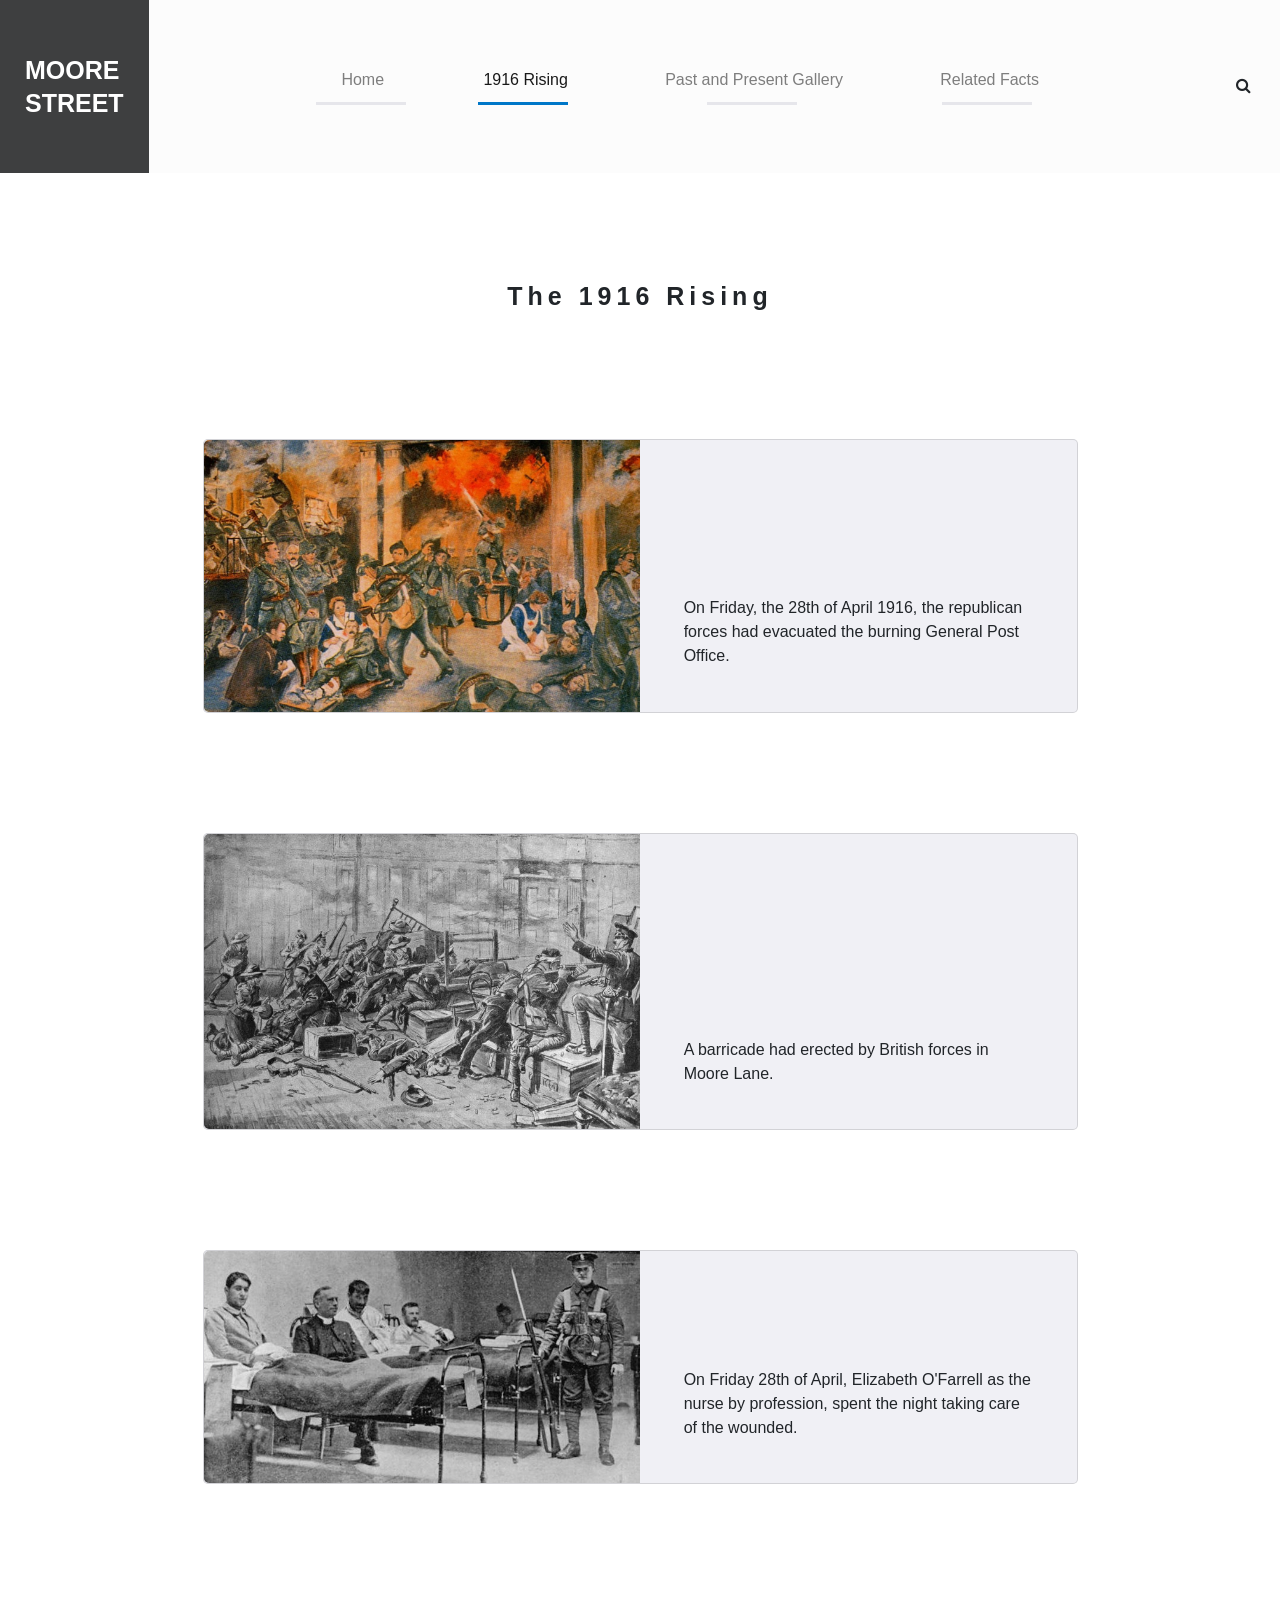
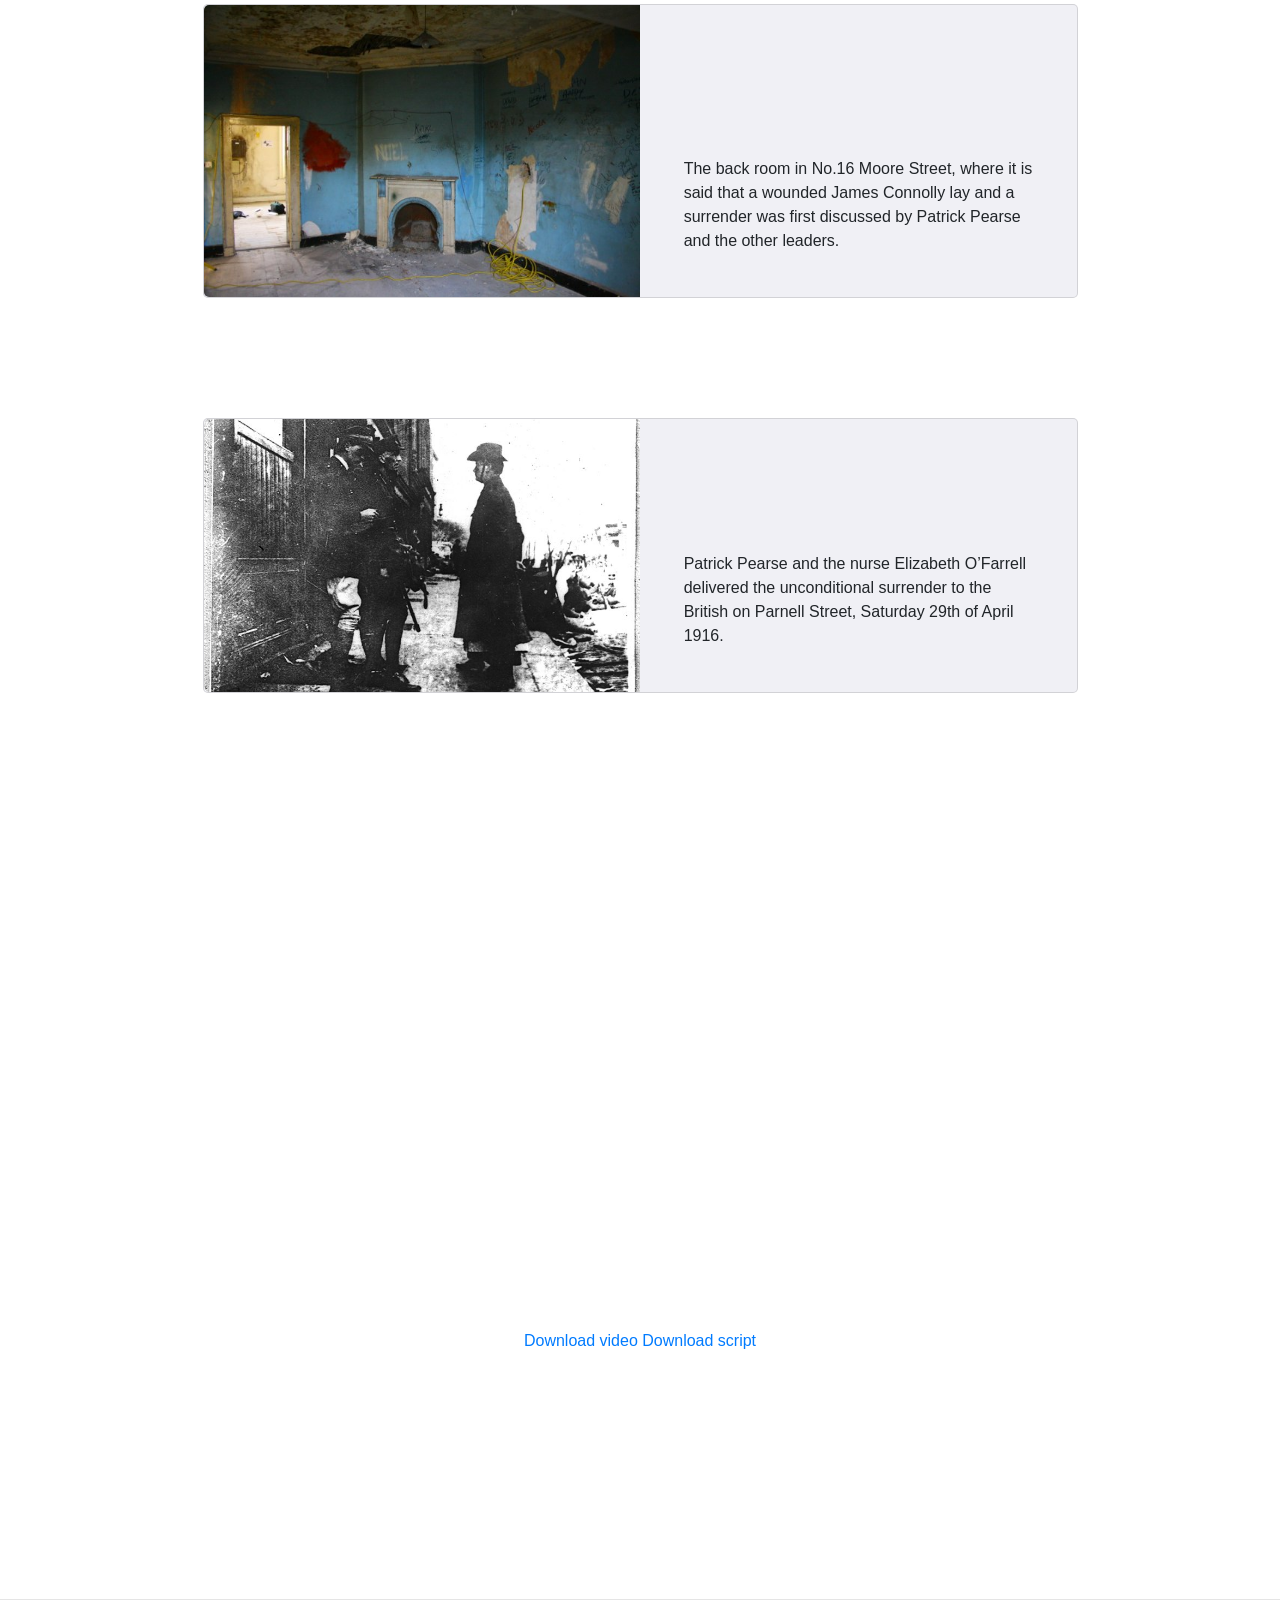
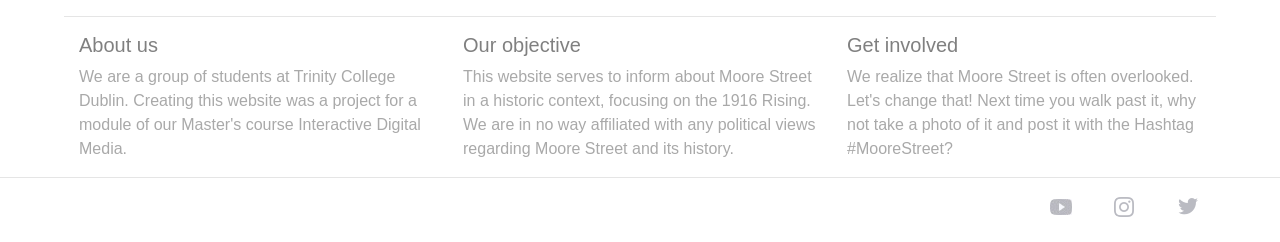
==== 1916 Rising.html @ 0da32c36 "feat: initial commit add files via upload" ====
<!DOCTYPE html>
<html lang="en">
<head>
    <meta charset="UTF-8">
    <meta name="description" content="1916 Easter Rising Events at Moore Street">
    <meta name="keywords" content="1916 Rising, 1916 Easter Rising, Irish history, Moore Street, Dublin, Ireland">
    <meta name="viewport" content="width=device-width, initial-scale=1, shrink-to-fit=no">
    <title>Moore Street, The story of 1916 Rising</title>
    <link rel="stylesheet"
          type="text/css"
          href="desktop.css">


    <link rel="stylesheet" href="https://stackpath.bootstrapcdn.com/bootstrap/4.4.1/css/bootstrap.min.css" integrity="sha384-Vkoo8x4CGsO3+Hhxv8T/Q5PaXtkKtu6ug5TOeNV6gBiFeWPGFN9MuhOf23Q9Ifjh" crossorigin="anonymous">
    <link rel="stylesheet" href="https://cdnjs.cloudflare.com/ajax/libs/font-awesome/4.7.0/css/font-awesome.min.css">
    <!--Icon library -->
    <link rel="stylesheet" href="https://cdnjs.cloudflare.com/ajax/libs/font-awesome/4.7.0/css/font-awesome.min.css">


    <script src="https://ajax.googleapis.com/ajax/libs/jquery/3.1.1/jquery.min.js"></script>
    <script src="https://maxcdn.bootstrapcdn.com/bootstrap/3.3.7/js/bootstrap.min.js"></script>


</head>


<body id="Rising">

<!--/*START NAVIGATION BAR*/-->
<nav class="navbar fixed-top navbar-expand-lg  navbar-light">

    <button class="navbar-toggler" type="button" data-toggle="collapse" data-target="#navbarSupportedContent" aria-controls="navbarSupportedContent" aria-expanded="false" aria-label="Toggle navigation">
        <span class="navbar-toggler-icon"></span>
    </button>
    <a class="navbar-brand" href="home.html"><span class="logo1">MOORE </span><span class="logo2">STREET</span> </a>

    <div class="navbar-collapse collapse w-100 justify-content-center" id="navbarSupportedContent">


        <ul class="navbar-nav mx-auto" >
            <li class="nav-item  px-3 ml-1" >
                <a class="nav-link " href="home.html"><i class="fa fa-fw fa-home"></i> Home <span style="visibility: hidden"> "  "</span></a>
            </li>
            <li class="nav-item  px-3 ml-1" >
                <a class="nav-link active " href="1916%20Rising.html"> <i class="fa fa-fw fa-file"></i> 1916 Rising <span style="visibility: hidden"> "  "</span></a>
            </li>
            <li class="nav-item px-3 ml-1" >
                <a class="nav-link" href="gallery.html"><i class="fa fa-fw fa-camera"></i> Past and Present Gallery <span style="visibility: hidden"> "  "</span></a>
            </li>

            <li class="nav-item px-3 ml-1" >
                <a class="nav-link" href="facts.html"><i class="fa fa-fw fa-file"></i> Related Facts<span style="visibility: hidden"> "  "</span> </a>
            </li>
        </ul>
        <div class="hidden-xs navbar-form navbar-right">
            <a href="#search" class="search-form-tigger btn "  data-toggle="search-form"><i class="fa fa-search" aria-hidden="true"></i></a>
        </div>
    </div>


</nav>

<div  class="search-form-wrapper">
    <script async src="https://cse.google.com/cse.js?cx=007301738114608626480:zthpqaqmogz"></script>
    <div class="gcse-search">
    <form class="search-form">
        <div class="input-group">
            <input type="text" name="search" class="search form-control" placeholder="Search">
            <span class="btn btn-primary"><i class="fa fa-search" aria-hidden="true"></i>
         </span>
            <span class=" btn btn-primary search-close" ><i class="fa fa-window-close" aria-hidden="true"></i>
         </span>

        </div>
    </form>
    </div>
</div>
<!--/*END NAVIGATION BAR*/-->

<!-- body contents -->

<section class="white-wrapper">
    <div class="section-inner">
        <div class="container">
            <div class="row mb60 text-center">
                <div class="col-sm-12 ">
                    <!--h3 class="section-title">Essential Facts about the Rising</h3-->
                    <h2 class="section-title">The 1916 Rising</h2>
                </div>
            </div>
        </div>


<div class="container-fluid margin1916">
    <div class="card">
        <div class="card-body rounded no-margin">
            <div class="row no-margin">
                <div class="col-sm-12 col-md-12 col-lg-6 no-margin align-self-center" >
                    <img src="images/1916rising-2.jpeg" class="img-fluid" alt="Responsive image2">
                </div>
                <div class="col-sm-12 col-md-12 col-lg-6 no-margin align-self-end">
                    <p>On Friday, the 28th of April 1916, the republican forces had
                        evacuated the burning General Post Office.</p>
                </div>
            </div>
        </div>
    </div>
    <br/><br/><br/><br/><br/>
    <div class="card" >
        <div class="card-body rounded no-margin">
            <div class="row no-margin">
                <div class="col-sm-12 col-md-12 col-lg-6 no-margin align-self-center" >
                    <img src="images/1916rising-3.jpeg" class="img-fluid" alt="Responsive image3">
                </div>
                <div class="col-sm-12 col-md-12 col-lg-6 no-margin align-self-end">
                    <p>A barricade had erected by British
                        forces in Moore Lane.</p>
                </div>
            </div>
        </div>
    </div>
    <br/><br/><br/><br/><br/>
    <div class="card" >
        <div class="card-body rounded no-margin">
            <div class="row no-margin">
                <div class="col-sm-12 col-md-12 col-lg-6 no-margin align-self-center" >
                    <img src="images/1916rising-4.jpeg" class="img-fluid" alt="Responsive image4">
                </div>
                <div class="col-sm-12 col-md-12 col-lg-6 no-margin align-self-end">
                    <p>On Friday 28th of April, Elizabeth O'Farrell as the nurse
                        by profession, spent the night taking care of the wounded.</p>
                </div>
            </div>
        </div>
    </div>
    <br/><br/><br/><br/><br/>
    <div class="card" >
        <div class="card-body rounded no-margin">
            <div class="row no-margin">
                <div class="col-sm-12 col-md-12 col-lg-6 no-margin align-self-center" >
                    <img src="images/1916rising-5.jpeg" class="img-fluid" alt="Responsive image5">
                </div>
                <div class="col-sm-12 col-md-12 col-lg-6 no-margin align-self-end">
                    <p>The back room in No.16 Moore Street, where it is said
                        that a wounded James Connolly lay and a surrender was first discussed by Patrick Pearse and the other leaders.</p>
                </div>
            </div>
        </div>
    </div>
    <br/><br/><br/><br/><br/>
    <div class="card" >
        <div class="card-body rounded no-margin">
            <div class="row no-margin">
                <div class="col-sm-12 col-md-12 col-lg-6 no-margin align-self-center" >
                    <img src="images/1916rising-1.jpeg" class="img-fluid" alt="Responsive image1">
                </div>
                <div class="col-sm-12 col-md-12 col-lg-6 no-margin align-self-end">
                    <p>Patrick Pearse and the nurse Elizabeth O’Farrell delivered the unconditional
                        surrender to the British on Parnell Street, Saturday 29th of April 1916.</p>
                </div>
            </div>
        </div>
    </div>
    <br/><br/><br/><br/><br/>
    <div class="embed-responsive embed-responsive-16by9">
        <iframe class="embed-responsive-item" src="https://www.youtube.com/embed/SCQMvkv53eY"></iframe>
    </div>
    <br/>
    <div class="downloads">
        <a href="https://drive.google.com/file/d/1NzXueyQ0YP2NsoCPQParSFlkwrVKwZFG/view?usp=sharing">Download video</a>
        <a href="downloads/1916rising-script.pdf" download>Download script</a>
    </div>
</div>
<br/><br/><br/><br/><br/>
    </div>
</section>
<!-- Footer -->

        <hr class="w-100">
        <footer>
            <hr class="w-100">
            <div class="container">
                <div class="row">
                    <div class="col-md-12">
                        <div class="row">
                            <div class="accordion d-lg-flex w-100" id="accordion">
                                <div class="col-lg-4 col-md-12">
                                    <div class="footerLinks">
                                        <a href="#one"
                                           class="h6 p-0 d-block d-lg-none d-xl-none"
                                           data-toggle="collapse">
                                            About us
                                        </a>
                                    </div>
                                    <div class="h5 d-none d-lg-block d-xl-block">
                                        About us
                                    </div>
                                    <div class="collapse d-lg-flex" id="one" data-parent="#accordion">
                                        We are a group of students at Trinity College Dublin.
                                        Creating this website was a project for a module of our
                                        Master's course Interactive Digital Media.
                                    </div>
                                </div>

                                <hr class="w-100 clearfix d-lg-none">
                                <div class="col-lg-4 col-md-12">

                                    <a href="#two"
                                       class="h6 p-0 d-block d-lg-none d-xl-none"
                                       data-toggle="collapse">
                                        Our objective
                                    </a>
                                    <div class="h5 d-none d-lg-block d-xl-block">
                                        Our objective
                                    </div>
                                    <div class="collapse d-lg-flex" id="two" data-parent="#accordion">
                                        <div class="footerText">  This website serves to inform about Moore Street in a historic context, focusing on the 1916 Rising.
                                            We are in no way affiliated with any political views regarding Moore Street and its history.</div>
                                    </div>
                                </div>
                                <hr class="w-100 clearfix d-lg-none">
                                <div class="col-lg-4 col-md-12">

                                    <a href="#three"
                                       class="h6 p-0 d-block d-lg-none d-xl-none"
                                       data-toggle="collapse">
                                        Get involved
                                    </a>
                                    <div class=" h5 d-none d-lg-block d-xl-block">
                                        Get involved
                                    </div>
                                    <div class="collapse d-lg-flex" id="three" data-parent="#accordion">
                                        <div class="footerText">  We realize that Moore Street is often overlooked. Let's change that! Next time you walk past it, why not take a photo of it and post it with the Hashtag #MooreStreet?
                                        </div>
                                    </div>
                                </div>
                                <hr class="w-100 clearfix d-lg-none">
                            </div>

                            <hr>

                        </div>
                    </div>
                </div>
            </div>
        </footer>
        <hr class="w-100">

        <!--div class="jumbotron"-->
        <div id="socialMedia">
            <ul class="list-unstyled d-flex w-100 justify-content-between">

                <li>   <a href="https://www.youtube.com/playlist?list=PLRNLpfqpPUAJymlAm2breRc2xFxpNti9I"><img src="images/youtube.jpeg" alt="Youtube icon"></a>  </li>
                <li>  <a href="https://www.instagram.com/explore/tags/moorestreet/?hl=en"><img src="images/Instagram.png" alt="Instagram icon"></a></li>
                <li>   <a href="https://twitter.com/search?q=%23moorestreet&src=typed_query"><img src="images/Twitter.png" alt="Twitter icon"></a></li>

            </ul>
            <br>
            <br>
        </div>




<!-- Footer -->
<!-- Optional JavaScript -->
<!-- jQuery first, then Popper.js, then Bootstrap JS -->
<script src="https://code.jquery.com/jquery-3.4.1.slim.min.js" integrity="sha384-J6qa4849blE2+poT4WnyKhv5vZF5SrPo0iEjwBvKU7imGFAV0wwj1yYfoRSJoZ+n" crossorigin="anonymous"></script>
<script src="https://cdn.jsdelivr.net/npm/popper.js@1.16.0/dist/umd/popper.min.js" integrity="sha384-Q6E9RHvbIyZFJoft+2mJbHaEWldlvI9IOYy5n3zV9zzTtmI3UksdQRVvoxMfooAo" crossorigin="anonymous"></script>
<script src="https://stackpath.bootstrapcdn.com/bootstrap/4.4.1/js/bootstrap.min.js" integrity="sha384-wfSDF2E50Y2D1uUdj0O3uMBJnjuUD4Ih7YwaYd1iqfktj0Uod8GCExl3Og8ifwB6" crossorigin="anonymous"></script>

<script src="test.js"></script>

</body>
</html>
---- desktop.css ----
HEAD,
* {box-sizing: border-box;}
/*START NAVIGATION AND HOMEPAGE*/
body {
    margin: 0;
    padding-left:0;
    font-family: Tahoma, Geneva, sans-serif !important;
}

/*The image on the homepage*/
.home-photo{
    max-width: 100%;
    height: auto;}


.box-blue{
    background: #0077C8;
    border: 1px solid;
    border-color: #979797;
}
.box-white{
    background: #FFFDFD;
}

.box-orange{
    background: #EF7C4D;
    border: 1px solid;
    border-color:#979797;
}

.box-white-2{
    background: #FFFDFD;
    border: 1px solid;
    border-color:#979797;
}

.box-green{
    background: #44A45F;
    border: 1px solid;
    border-color:#979797;
}

.box{
    height:25%;
}
#homepage{
    margin-bottom: 100px;
}

/*hidden search box in the navigation bar*/
.hide
{
    opacity: 0;
    max-height: 0;
}

#trigger {
    position: absolute;
    left: -999em;
}

.container{
    max-width: 100% !important;
}


#container input[type="checkbox"]:checked + div
    /*#container input[type="checkbox"]:checked */
{
    max-height: 99em;
    opacity: 1;
    height: auto;
    overflow: hidden;
}
/***********************************************/
/**************** toggle search bar ******************/
.search-form-wrapper {
    display: none;
    position: fixed !important;
    left: 0;
    right: 0;
    padding: 10px 10px;
    background:  right center no-repeat #979797;
    z-index: 1031;

}
.search-form-wrapper.open {
    display: block;

}
/**************************************************/

/** pseudo elements are used to underline the links for the desktop size screens**/
@media all and (min-width: 992px) {
    .nav-link.active:after{
        content: ""; /* This is necessary for the pseudo element to work. */
        display: block; /* This will put the pseudo element on its own line. */
        margin: 0 auto; /* This will center the border. */
        width: 90px; /* Change this to whatever width you want. */
        padding-top: 10px; /* This creates some space between the element and the border. */
        border-bottom: 3px solid #0077C8; /* This creates the border. Replace black with whatever color you want. */
    }

    .nav-link:after{
        content: ""; /* This is necessary for the pseudo element to work. */
        display: block; /* This will put the pseudo element on its own line. */
        margin: 0 auto; /* This will center the border. */
        width: 90px; /* Change this to whatever width you want. */
        padding-top: 10px; /* This creates some space between the element and the border. */
        border-bottom: 3px solid #E6E6EB; /* This creates the border. Replace black with whatever color you want. */
    }


    .nav-link:hover:after {
        content: ""; /* This is necessary for the pseudo element to work. */
        display: block; /* This will put the pseudo element on its own line. */
        margin: 0 auto; /* This will center the border. */
        width: 90px; /* Change this to whatever width you want. */
        padding-top: 10px; /* This creates some space between the element and the border. */
        border-bottom: 3px solid #0077C8; /* This creates the border. Replace black with whatever color you want. */
    }

    /*logo for the desktop with navbar*/
    .navbar> .navbar-brand{

        margin:auto 0;
        background-color: #3e3f40;

        padding-right: 25px;
        padding-left: 25px;
        padding-bottom: 50px;
        font-weight: bold;
        font-size: 25px;

    }

    .navbar>.navbar-light{
        color: rgba(0, 0, 0, 0.9);

    }

    .logo1 {
        padding-top: 50px;
        display: block;
        color: white;
        line-height: 30px;

    }

    .logo1:before {
        content: attr(data-text);
        /*color: white;*/
        background: black;
        padding: 0;
        line-height: 0;

    }

    .logo2{
        color:white;
        padding-bottom: 50px;


    }

    .search-form-wrapper {
        margin-top: 0px;
    }
    /*** remove the padding and margin from the logo in the navbar*/
    .navbar {
        padding-left: 0 !important;
        margin-left:0 !important;
        margin-top:0px !important;
        padding-top:0 !important;
        margin-bottom:0px !important;
        padding-bottom: 0 !important;
    }

    #homepage h2{
        margin-bottom:20% ;
        padding-right: 20%;
        padding-left: 20%;
    }

    #homepage p{
        padding-right: 20%;
        padding-left: 20%;
    }
}



@media all and (min-width: 1340px) {

    .nav-item{
        font-size: 20px;

    }

    .navbar-nav > li{
        margin-left:50px;
        margin-right:50px;
    }

    .navbar> .navbar-brand{

        font-size: 40px;

    }

    body {
        padding-top: 194.6px;
    }
}

/*all mobile devices*/
@media all and (min-width: 320px) and (max-width: 767px){
    #homepage p{
        font-size: 16px;
        padding-right: 5%;
        padding-left: 5%;
    }

    #homepage h2{
        font-size: 25px;
        margin-top:10%;
        margin-bottom:5%;
        padding-right: 5%;
        padding-left: 5%;
    }
    /*the padding in the body sets the content below the fixed navigation bar*/
    body {
        padding-top: 56px;
    }
    /*the margin sets the wrapper below the fixed navigation bar when collapsed*/
    .search-form-wrapper {
        margin-top: 254px ;
    }
}
/*tablet*/
@media all and (min-width: 768px) and (max-width: 991px){
    #homepage p{
        font-size: 16px;
        padding-right: 5%;
        padding-left: 5%;
    }

    #homepage h2{
        margin-top: 5%;
        font-size: 25px;
        margin-bottom:5%;
        padding-right: 5%;
        padding-left: 5%;
    }
    /*the padding in the body sets the content below the fixed navigation bar*/
    body {
        padding-top: 56px;
    }
    /*the margin sets the wrapper below the fixed navigation bar when collapsed*/
    .search-form-wrapper {
        margin-top: 198px ;
    }
}
/*large desktop screens*/
@media all and (min-width: 992px) and (max-width: 1340px){
    #homepage p{
        font-size: 16px;

        padding-right: 10%;
        padding-left: 10%;
    }
    #homepage h2{
        font-size: 25px;
        margin-bottom:10%;
        padding-right: 10%;
        padding-left: 10%;
    }
    body {
        padding-top: 171.4px;
    }
}
@media all and (min-width: 1340px) {
    #homepage p{
        font-size: 16px;
    }
    #homepage h2{
        font-size: 25px;
    }
    body {
        padding-top: 194.6px;
    }
}

@media (min-width: 926px){
    .d-md-block-test {
        display: block !important;
    }
}

@media all and (min-width: 992px){
    .navbar-nav i {
        visibility: hidden;
    }
}



@media all and (max-width: 768px){
    .search-form-wrapper {
        margin-top: 200px !important;
    }
}

.navbar{
    background-color: #FCFCFC;
    margin: 0;
    padding: 0;
    overflow: hidden;

}


/*END NAVIGATION + HOMEPAGE*/


/*START 1916 RISING PAGE*/
.no-margin {
    margin:0 !important;
    padding: 0 !important;
}
.container-fluid{
    margin-top:10%;
}

#Rising h2 {
    font-size: 25px;
}

#Rising .card{
    background-color:#f0f0f5;
    max-width: 70%;
    margin: auto;
}

#Rising .embed-responsive{
    max-width: 70%;margin: auto;
}

#Rising .downloads{
    text-align: center;
}

@media all and (max-width: 1920px) and (min-width: 1061px)  {
    #Rising p{
        margin-left:10%;
        margin-right: 10%;
        font-size: 16px;
        margin-bottom: 10%;
    }
    #Rising .card{
        border-radius: 5px;
    }
    #Rising  img{
        border-top-left-radius: 5px;
        border-bottom-left-radius: 5px;
    }
}

@media all and (max-width: 1060px) and (min-width: 700px) {

    #Rising    p{
        margin-left:10%;
        margin-right: 10%;
        margin-bottom:5%;
        font-size:16px;
    }
    #Rising .card{
        border-radius: 5px;
    }
    #Rising  img{
        border-top-left-radius: 5px;
        border-bottom-left-radius: 5px;
    }
}
@media all and (max-width: 974px) and (min-width: 576px) {

    #Rising    p{
        text-align: center;
        margin-top:6%;
        font-size:16px;
    }
    #Rising  img{
        display: block;
        margin: auto;
        text-align: center;
        width: 100%;
        border-top-left-radius: 5px;
        border-bottom-left-radius: 5px;
    }


}
@media (max-width: 575px) {
    /* CSS goes here */
    #Rising   p{
        text-align: center;
        margin-top:6%;
        font-size:16px;
    }
    #Rising   img{
        border-top-left-radius: 5px;
        border-top-right-radius: 5px;
    }


}
/*END 1916 RISING PAGE*/


 /* START GALLERY PAGE */

/*all mobile devices*/
@media all and (min-width: 320px) and (max-width: 767px){
    #galleryText {
        margin-left: 2%;
        margin-right: 2%;
    }

    #galleryPage p{
        font-size: 16px;
        color: black;
        padding-right: 5%;
    padding-left: 5%;
}

    #galleryPage h2{
        font-size: 25px;
        margin-top:10%;
        margin-bottom:5%;
        padding-right: 5%;
        padding-left: 5%;
    }

    #galleryCarousel img {
        width: 300px;
        height: 300px;
        object-fit: cover;
    }



}


@media all and (min-width: 768px) and (max-width: 991px){
    #galleryText {
        margin-left: 4%;
        margin-right: 4%;
    }

    #galleryCarousel{
        margin-right: 4%;
        margin-left: 4%;
    }

    #galleryPage p{
        font-size: 16px;
        color: black;
        padding-right: 5%;
        padding-left: 5%;
    }

    #galleryPage h2{
        font-size: 25px;
        margin-bottom:5%;
        padding-right: 5%;
        padding-left: 5%;
    }

    #galleryCarousel img {
        width: 300px;
        height: 300px;
        object-fit: cover;
    }


    /*the padding in the body sets the content below the fixed navigation bar*/
   body {
        padding-top: 56px;
    }
    /*the margin sets the wrapper below the fixed navigation bar when collapsed*/
        .search-form-wrapper {
        margin-top: 198px ;
    }
}

/*large desktop screens*/

@media all and (min-width: 992px) and (max-width: 1340px){

    #galleryText {
        margin-left: 8%;
        margin-right: 8%;
    }

    #galleryCarousel{
        margin-right: 8%;
        margin-left: 8%;
    }

    #galleryPage p{
        font-size: 16px;
        color: black;
        padding-right: 10%;
        padding-left: 10%;
    }
    #galleryPage h2{
        font-size: 25px;
        margin-bottom:10%;
        padding-right: 10%;
        padding-left: 10%;
    }

    #galleryCarousel img {
        width: 500px;
        height: 300px;
        object-fit: cover;
    }

    body {
        padding-top: 171.4px;
    }
}
@media all and (min-width: 1340px) {

    #galleryText {
        margin-left: 10%;
        margin-right: 10%;
    }

    #galleryCarousel{
        margin-right: 10%;
        margin-left: 10%;
    }

    #galleryPage p{
        font-size: 16px;
        color: black;
    }
    #galleryPage h2{
        font-size: 25px;
    }

    #galleryCarousel img {
        width: 600px;
        height: 400px;
        object-fit: cover;
    }
    body {
        padding-top: 194.6px;
    }
}




.carousel-control-prev,
.carousel-control-next {
    position: absolute;
    top: 0;
    bottom: 0;
    z-index: 1;
    display: -ms-flexbox;
    display: flex;
    -ms-flex-align: center;
    align-items: center;
    -ms-flex-pack: center;
    justify-content: center;
    width: 15%;
    color: #0077C8;
    text-align: center;
    opacity: 0.6 !important;
    transition: opacity 0.15s ease;
}

.carousel-control-prev:hover, .carousel-control-prev:focus,
.carousel-control-next:hover,
.carousel-control-next:focus {
    color: #0077C8 !important;
    text-decoration: none;
    outline: 0;
    opacity: 1 !important;
}

/*
.carousel-control-prev-icon,
.carousel-control-next-icon {
    display: inline-block;
    color: #0077C8 !important;
    width: 35px !important;
    height: 35px !important;
    background: no-repeat 50% / 100% 100%;
}
*/


.carousel-control-prev-icon,
.carousel-control-next-icon {
    outline: #0077C8;
    /*border-radius: 50%;*/
    border: 7px solid #0077C8;
    /*   display: inline-block; */
    color: #0077C8 !important;
    width: 40px !important;
    height: 40px !important;
    background: no-repeat 50% / 100% 100%;
}


.carousel-indicators li {
    box-sizing: content-box;
    -ms-flex: 0 1 auto;
    flex: 0 1 auto;
    width: 30px;
    height: 5px !important;
    margin-right: 3px;
    margin-left: 3px;
    text-indent: -999px;
    cursor: pointer;
    background-color: #0077C8 !important;
    background-clip: padding-box;
    border-top: 10px solid transparent;
    border-bottom: 10px solid transparent;
    opacity: .5;
    transition: opacity 0.6s ease;
}



/*GALLERY ENDS*/

.facts h2  {
    font-size: 25px;

}

.facts p {
    font-size: 16px;
}
/*
.galleryPage h2 {
    text-align: center;
}

.galleryPage h5, h6 {
    color: black;
}


.galleryPage div.transbox {
    margin: 30px;
    background-color: #ffffff;
    opacity: 0.7;
}

.galleryPage div.transbox p {
    margin: 5%;
    font-weight: bold;
    color: #000000;
}

@media all and (min-width: 992px) {
    .galleryPage .jumbotron {
        background: white;
        padding-left: 15%;
        padding-right: 15%;
        word-wrap: break-word;
    }
}

@media all and (max-width: 991px) {
    .galleryPage .jumbotron {
        background: white;
        padding-left: 2%;
        padding-right: 2%;
        word-wrap: break-word;
    }
}

 /*END GALLERY PAGE */

/*FOOTER*/
footer a {
    text-decoration: none;
    color: grey;
}

footer {
    color: darkgrey;
}

.h5 {
    color: grey;
}

footer a:hover {
    text-decoration: none;
    color: #0077C8;
}
footer  img {
    margin-right: 15px;
    margin-top: 20px;

}

footer {
    text-align: left;
    /*padding-left: 15px; */
    /* margin-right: 25px; */
    margin-left: 5%;
    margin-right: 5%;
}


@media all and (min-width: 992px) {
    .jumbotron {
        background: white !important;
        padding-left: 15%;
        padding-right: 15%;
        word-wrap: break-word;
    }

    #socialMedia {
        float: right;
        margin-right: 3%;
        width: 15%;
        display: flex;
        flex-wrap: wrap;
        align-content: center;
    }

    #socialMedia li {
        flex: 1;
        margin-right: 8px;
    }

}

@media all and (max-width: 991px) {
    .jumbotron {
        background: white !important;
        padding-left: 2%;
        padding-right: 2%;
        word-wrap: break-word;
    }

    #socialMedia {
        float: right;
        margin-right: 2.5%;
        width: 25%;
        display: flex;
        flex-wrap: wrap;
        align-content: center;
    }

    #socialMedia li {
        flex: 1;
        margin-right: 8px;
    }

}




/*FOOTER SOCIAL MEDIA BUTTON*/


/*facts start*/

.mb20 {
    margin-bottom: 20px;
}
.mb30 {
    margin-bottom: 30px;
}
.row.nopaddingleftright {
    margin-left: 0 !important;
    margin-right: 0 !important;
}
.smoothie {
    -webkit-transition: all 0.4s ease-in-out;
    -moz-transition: all 0.4s ease-in-out;
    -ms-transition: all 0.4s ease-in-out;
    -o-transition: all 0.4s ease-in-out;
    transition: all 0.4s ease-in-out;
}
a, a:hover {
    color: #F64747;
    -webkit-transition: all 0.3s ease-in-out;
    -moz-transition: all 0.3s ease-in-out;
    -ms-transition: all 0.3s ease-in-out;
    -o-transition: all 0.3s ease-in-out;
    transition: all 0.3s ease-in-out;
}
/* 2 - HOVER EFFECT
/*-----------------------------------------------------------------------------------*/
.hover-effect {
    position: relative;
    overflow: hidden;
}
.hover-effect .img-responsive {
    width: 100%;
    -moz-transform: scale(1.1);
    -webkit-transform: scale(1.1);
    -o-transform: scale(1.1);
    -ms-transform: scale(1.1);
    transform: scale(1.1);
    backface-visibility: hidden;
}
.hover-effect:hover .img-responsive {
    -moz-transform: scale(1);
    -webkit-transform: scale(1);
    -o-transform: scale(1);
    -ms-transform: scale(1);
    transform: scale(1);
    backface-visibility: hidden;
}
.hover-effect .hover-caption, .hover-effect .hover-overlay {
    position: absolute;
    width: calc(100% - 30px);
    height:calc(100% - 30px);
    top: 15px;
    left: 15px;
    opacity: 0;
    padding: 0 20px;
}
.hover-effect .hover-caption {
    top: 15px;
    text-align: left;
    -moz-transform: scale(0.9);
    -webkit-transform: scale(0.9);
    -o-transform: scale(0.8);
    -ms-transform: scale(0.9);
    transform: scale(0.9);
}
.hover-effect:hover .hover-caption {
    opacity: 1;
    z-index: 5;
    width: calc(100% - 30px);
    height:calc(100% - 30px);
    top: 15px;
    left: 15px;
    -moz-transform: scale(1);
    -webkit-transform: scale(1);
    -o-transform: scale(1);
    -ms-transform: scale(1);
    transform: scale(1);
}
.hover-effect .hover-overlay {
    background: -moz-linear-gradient(top, rgba(0,0,0,0) 0%, rgba(0,0,0,0.4) 100%); /* FF3.6-15 */
    background: -webkit-linear-gradient(top, rgba(0,0,0,0) 0%,rgba(0,0,0,0.4) 100%); /* Chrome10-25,Safari5.1-6 */
    background: linear-gradient(to bottom, rgba(0,0,0,0) 0%,rgba(0,0,0,0.4) 100%); /* W3C, IE10+, FF16+, Chrome26+, Opera12+, Safari7+ */
    filter: progid:DXImageTransform.Microsoft.gradient( startColorstr='#00000000', endColorstr='#66000000',GradientType=0 ); /* IE6-9 */
    opacity: 1;
    color: #fff;
}
.hover-effect .hover-caption {
    background-color: rgba(0,0,0,0.6);
    color: #222;
}
.hover-effect .hover-caption.transparent {
    background-color: transparent;
}
.hover-effect .hover-caption, .hover-effect .hover-caption p small {
    color: #fff;
    font-size: 14px;
    letter-spacing: 1px;
}
.hover-effect:hover .hover-overlay {
    opacity: 0;
    top: 100px;
}
.hover-effect h4 {
    letter-spacing: 5px;
    text-align: left;
    font-size: 20px;
    font-weight: 700;
    width: calc(100% - 20px);
}
.vertical-align-bottom {
    bottom: 0px;
    position: absolute;
}
.vertical-align-top {
    position: absolute;
    top: 15px;
}
.item-category-span {
    clear: left;
    background-color: #767676;
    color: #fff;
    padding: 1px 7px 0;
    display: block;
    float: left;
    margin: 10px 0 20px;
    letter-spacing: 2px;
    font-size: 11px;
    font-weight: 300;
    text-transform: uppercase;
    line-height: 19px;
}
.dark-overlay {
    background-color: rgba(0,0,0,0.6);
}
.accent-overlay {
    background-color: rgba(219, 10, 91,0.9);
}
.dark-overlay.green-overlay {
    background-color: rgba(27, 163, 156,0.9);
}
.dark-overlay.half-opacity {
    background-color: rgba(219, 10, 91,0.4);
}
.dark-overlay.fill-right:after {
    content: '';
    display: block;
    background-color: rgba(0,0,0,0.6);
    position: absolute;
    top: 0;
    width: 500%;
    height: 100%;
    left: 100%;
}
.dark-overlay.fill-left:after {
    content: '';
    display: block;
    background-color: rgba(0,0,0,0.6);
    position: absolute;
    top: 0;
    width: 500%;
    height: 100%;
    right: 100%;
}
.dark-overlay.green-overlay.fill-right:after, .dark-overlay.green-overlay.fill-left:after {
    background-color: rgba(27, 163, 156,0.9);
}
.hover-shift .dark-overlay.fill-left {
    position: relative;
    left: 0px;
}
.hover-shift .dark-overlay.fill-right {
    position: relative;
    right: 0px;
}
@media all and (min-width: 1200px) {
    .container {
        width: 1190px;
    }
}
@media all and (min-width: 1400px) {
    .container {
        width: 1400px;
    }
}
@media all and (min-width: 1200px) {
    .container {
        width: 1190px;
    }
}
@media all and (min-width: 1400px) {
    .container {
        width: 1400px;
    }
}
.match-height {
    position: relative;
    min-height: 140px;
}
.white-wrapper {
    background-color: #fff;
}
.section-inner {
    padding-top: 110px;
    padding-bottom: 110px;
}

.section-inner-60 {
    padding-top: 60px;
    padding-bottom: 60px;
}
.section-title {
    margin-bottom: 0;
    margin-top: 0;
    font-size: 28px;
    letter-spacing: 5px;
    font-weight: 700;
}
.section-sub-title {
    /*font-family: 'Reenie Beanie', serif;*/
    font-size: 20px;
    /*text-transform: lowercase;*/
    letter-spacing: 1px;
    opacity: 0.8;
    line-height: 1.5;
}

/*facts end*/
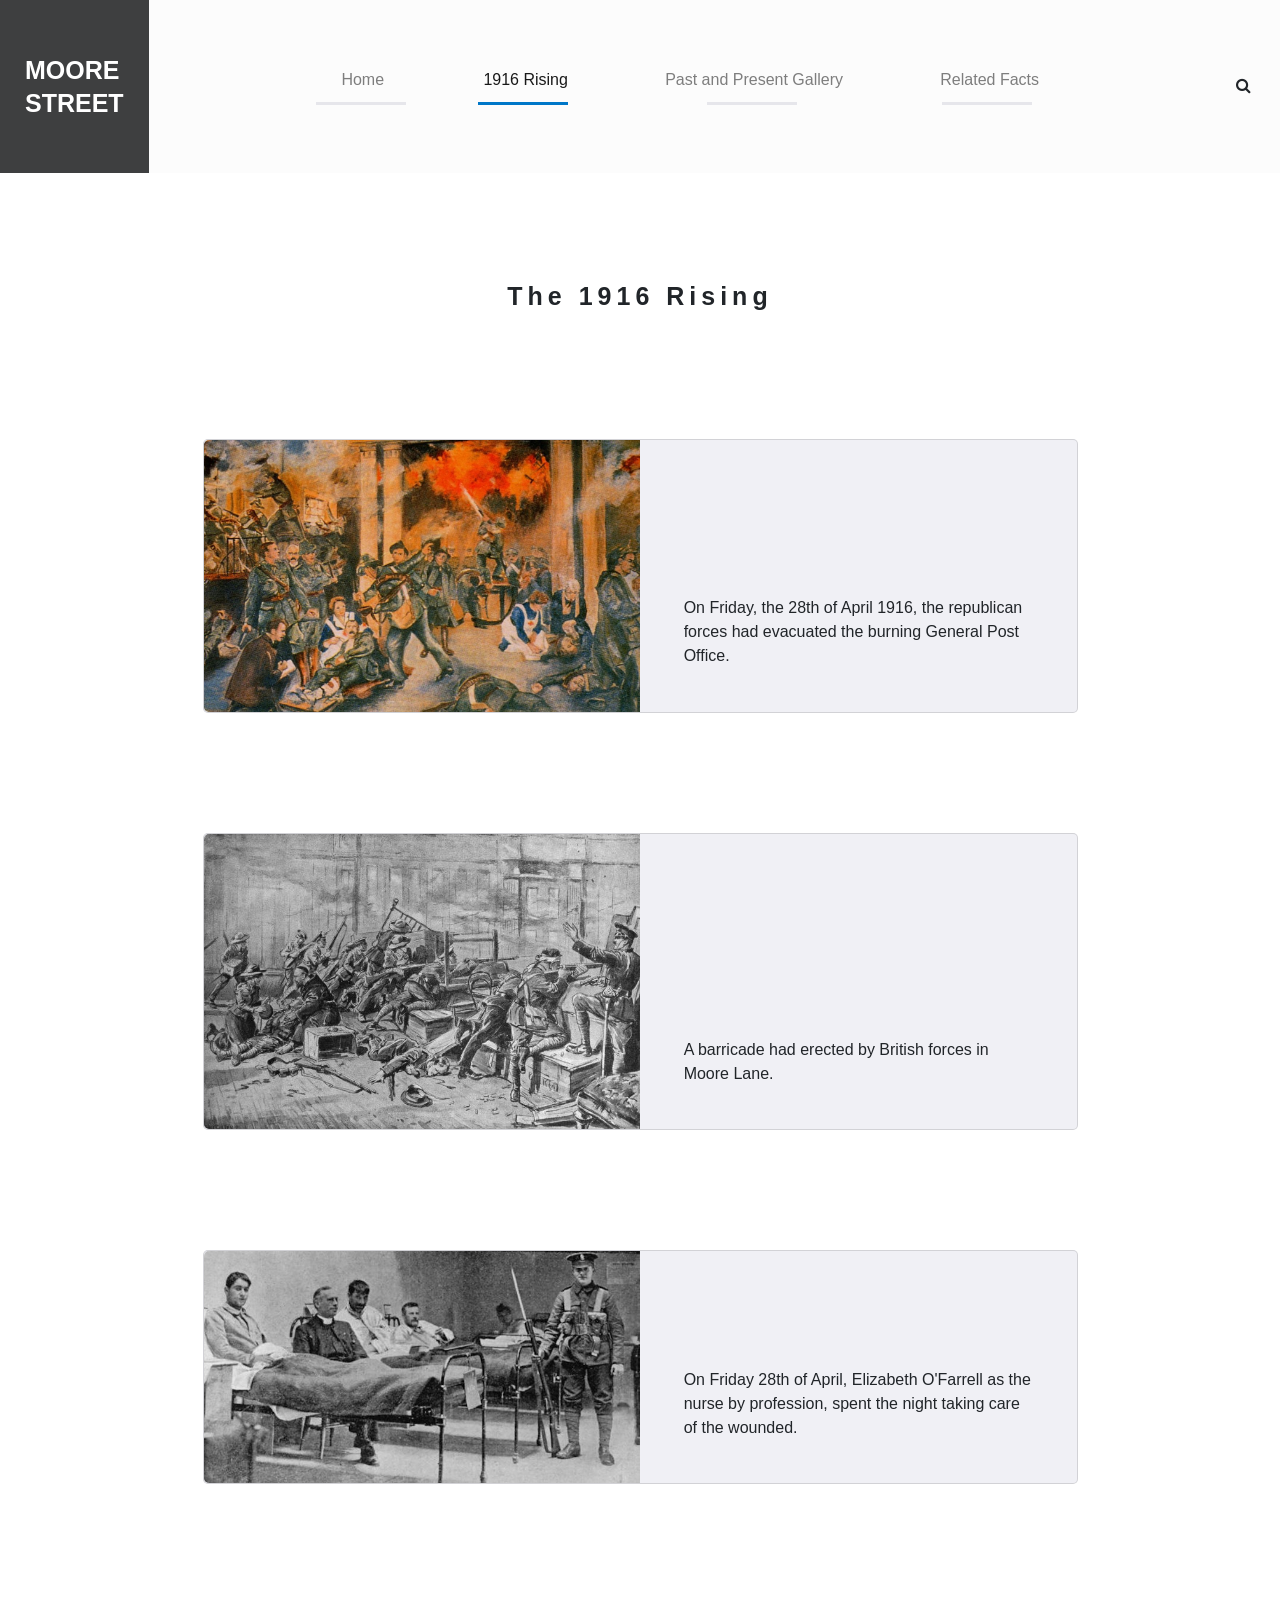
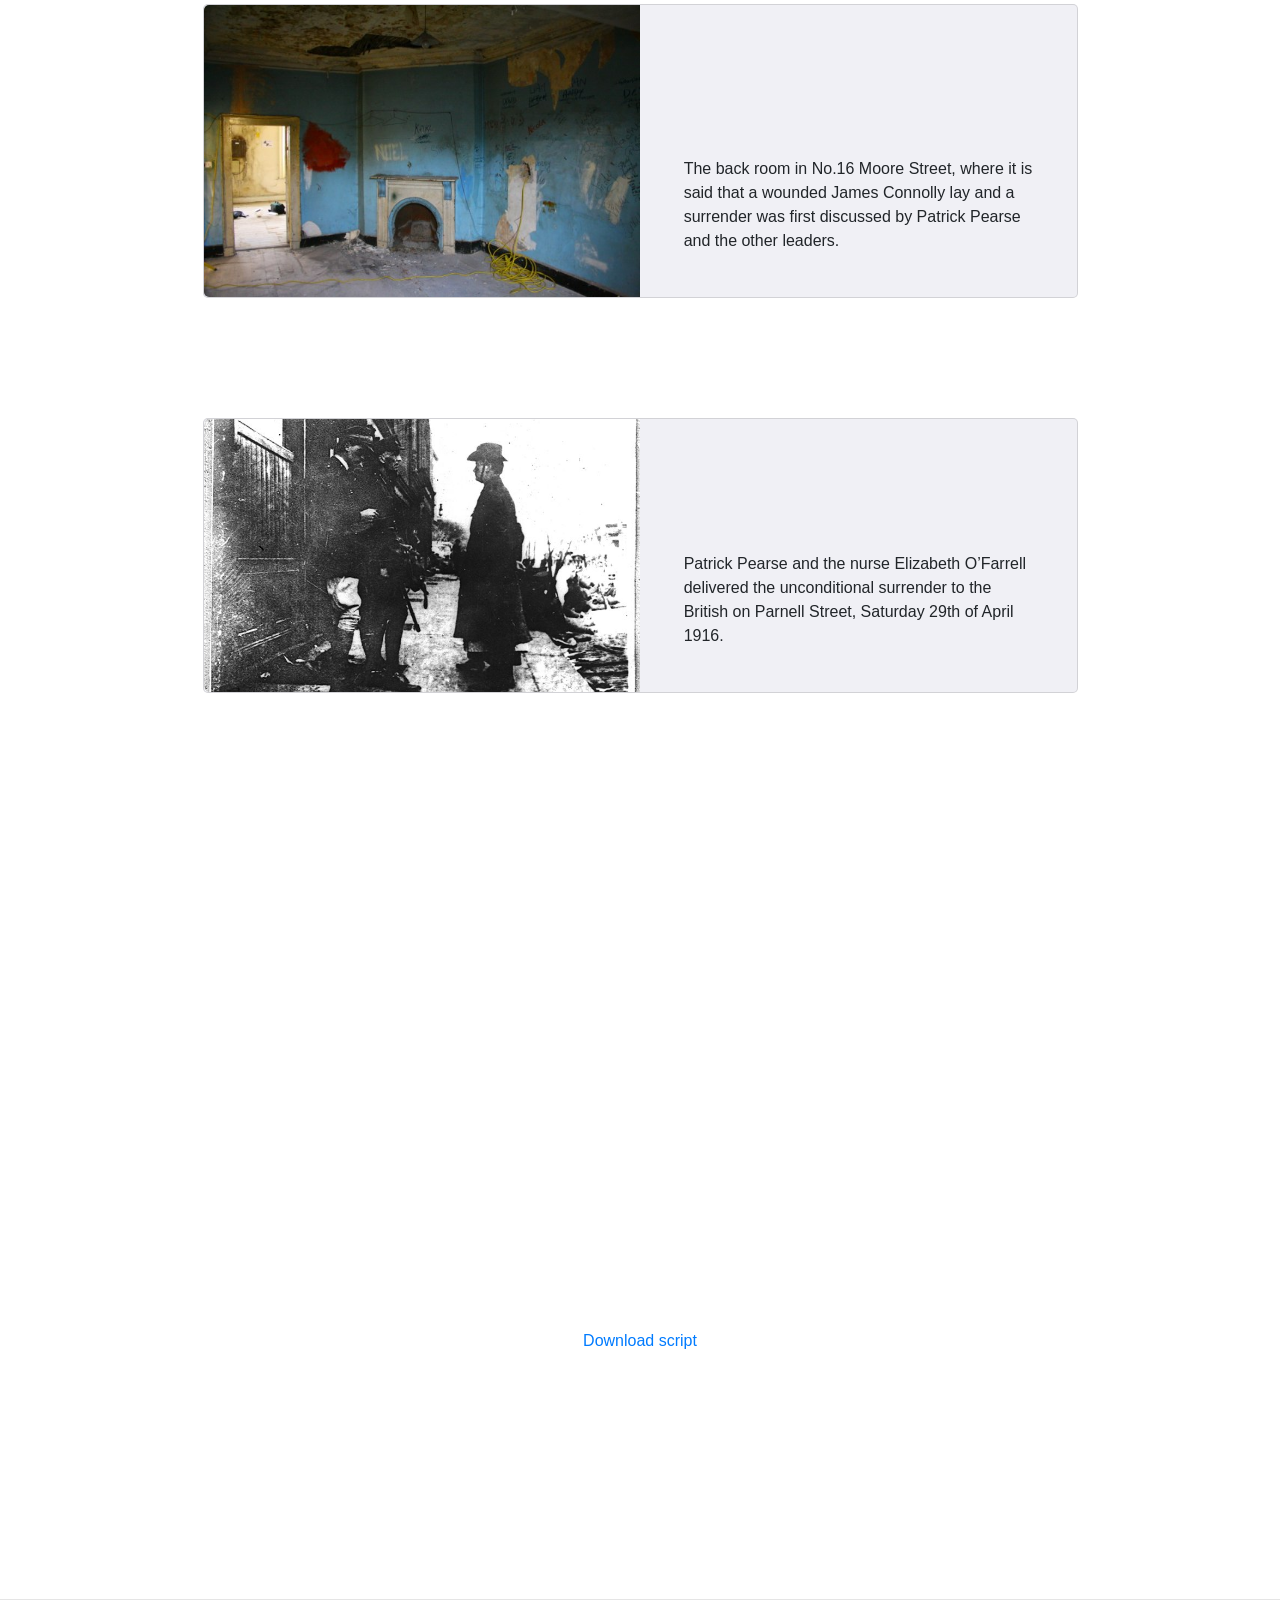
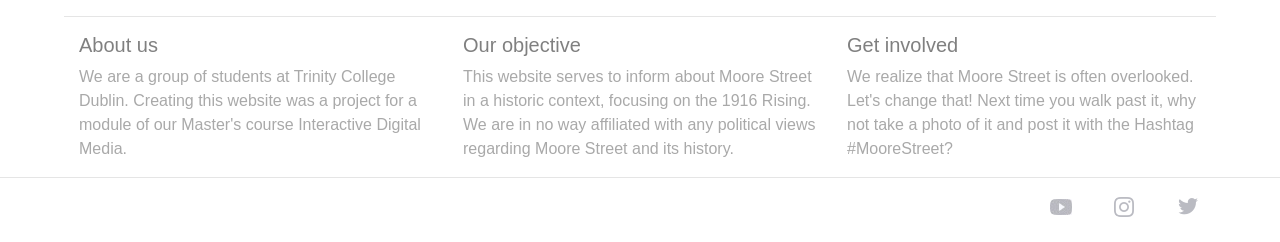
==== commit dab62da5: "Remove video download link Removed the link to download the video from Google Drive." ====
--- a/1916 Rising.html
+++ b/1916 Rising.html
@@ -6,23 +6,21 @@
     <meta name="keywords" content="1916 Rising, 1916 Easter Rising, Irish history, Moore Street, Dublin, Ireland">
     <meta name="viewport" content="width=device-width, initial-scale=1, shrink-to-fit=no">
     <title>Moore Street, The story of 1916 Rising</title>
+
+    <link rel="icon" type="image/png" href="images/moore_street-favicon.png">
+    
     <link rel="stylesheet"
           type="text/css"
           href="desktop.css">
 
-
     <link rel="stylesheet" href="https://stackpath.bootstrapcdn.com/bootstrap/4.4.1/css/bootstrap.min.css" integrity="sha384-Vkoo8x4CGsO3+Hhxv8T/Q5PaXtkKtu6ug5TOeNV6gBiFeWPGFN9MuhOf23Q9Ifjh" crossorigin="anonymous">
-    <link rel="stylesheet" href="https://cdnjs.cloudflare.com/ajax/libs/font-awesome/4.7.0/css/font-awesome.min.css">
     <!--Icon library -->
     <link rel="stylesheet" href="https://cdnjs.cloudflare.com/ajax/libs/font-awesome/4.7.0/css/font-awesome.min.css">
 
-
     <script src="https://ajax.googleapis.com/ajax/libs/jquery/3.1.1/jquery.min.js"></script>
     <script src="https://maxcdn.bootstrapcdn.com/bootstrap/3.3.7/js/bootstrap.min.js"></script>
 
-
 </head>
-
 
 <body id="Rising">
 
@@ -32,14 +30,13 @@
     <button class="navbar-toggler" type="button" data-toggle="collapse" data-target="#navbarSupportedContent" aria-controls="navbarSupportedContent" aria-expanded="false" aria-label="Toggle navigation">
         <span class="navbar-toggler-icon"></span>
     </button>
-    <a class="navbar-brand" href="home.html"><span class="logo1">MOORE </span><span class="logo2">STREET</span> </a>
+    <a class="navbar-brand" href="index.html"><span class="logo1">MOORE </span><span class="logo2">STREET</span> </a>
 
     <div class="navbar-collapse collapse w-100 justify-content-center" id="navbarSupportedContent">
-
 
         <ul class="navbar-nav mx-auto" >
             <li class="nav-item  px-3 ml-1" >
-                <a class="nav-link " href="home.html"><i class="fa fa-fw fa-home"></i> Home <span style="visibility: hidden"> "  "</span></a>
+                <a class="nav-link " href="index.html"><i class="fa fa-fw fa-home"></i> Home <span style="visibility: hidden"> "  "</span></a>
             </li>
             <li class="nav-item  px-3 ml-1" >
                 <a class="nav-link active " href="1916%20Rising.html"> <i class="fa fa-fw fa-file"></i> 1916 Rising <span style="visibility: hidden"> "  "</span></a>
@@ -56,7 +53,6 @@
             <a href="#search" class="search-form-tigger btn "  data-toggle="search-form"><i class="fa fa-search" aria-hidden="true"></i></a>
         </div>
     </div>
-
 
 </nav>
 
@@ -75,6 +71,7 @@
     </form>
     </div>
 </div>
+    
 <!--/*END NAVIGATION BAR*/-->
 
 <!-- body contents -->
@@ -90,7 +87,6 @@
             </div>
         </div>
 
-
 <div class="container-fluid margin1916">
     <div class="card">
         <div class="card-body rounded no-margin">
@@ -167,13 +163,13 @@
     </div>
     <br/>
     <div class="downloads">
-        <a href="https://drive.google.com/file/d/1NzXueyQ0YP2NsoCPQParSFlkwrVKwZFG/view?usp=sharing">Download video</a>
         <a href="downloads/1916rising-script.pdf" download>Download script</a>
     </div>
 </div>
 <br/><br/><br/><br/><br/>
     </div>
 </section>
+    
 <!-- Footer -->
 
         <hr class="w-100">
@@ -259,9 +255,6 @@
             <br>
         </div>
 
-
-
-
 <!-- Footer -->
 <!-- Optional JavaScript -->
 <!-- jQuery first, then Popper.js, then Bootstrap JS -->
@@ -272,4 +265,4 @@
 <script src="test.js"></script>
 
 </body>
-</html>+</html>
